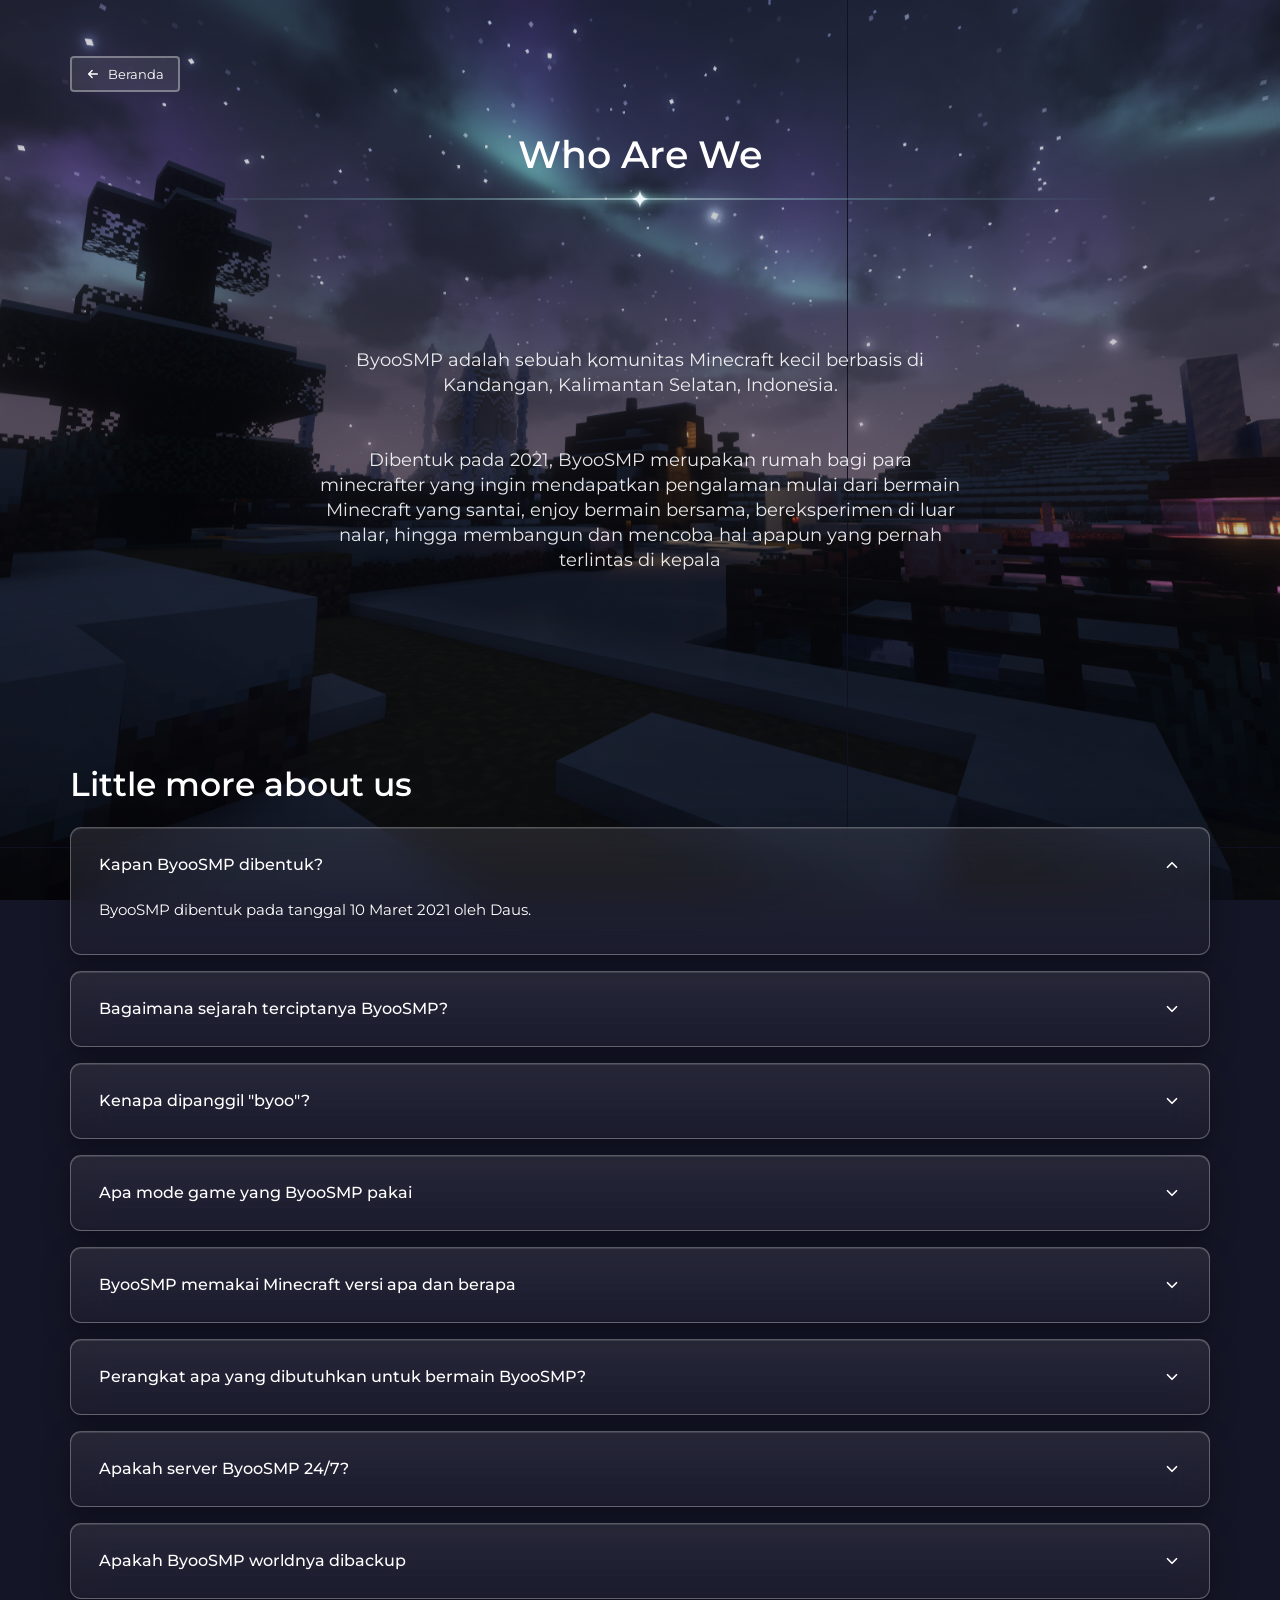
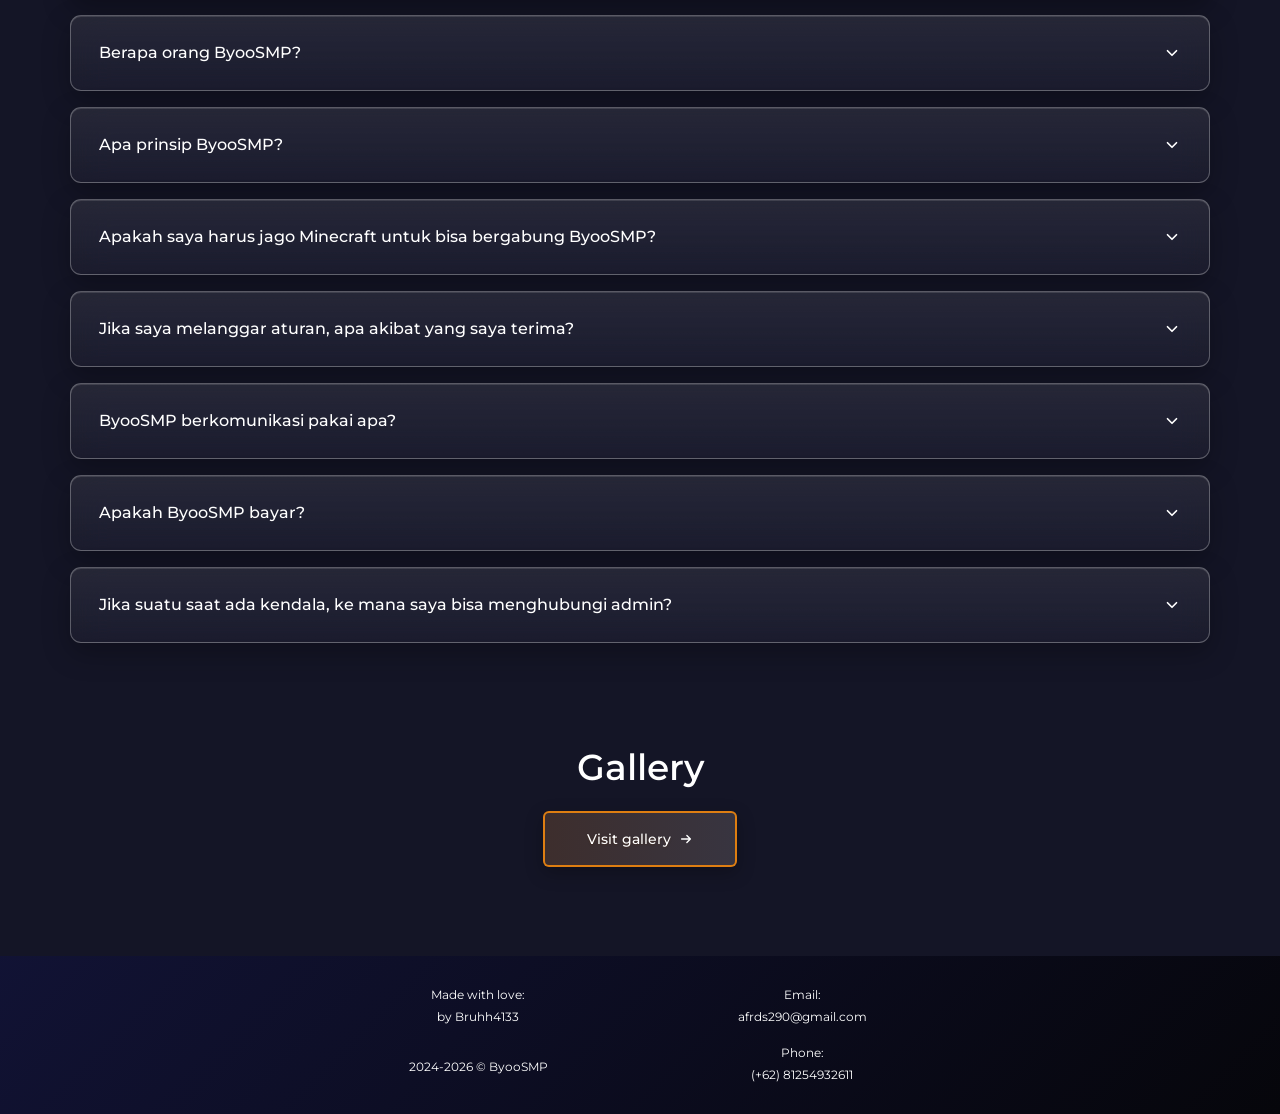
==== about-us.html @ 3cbac035 "Add About Us page." ====
<!DOCTYPE html>
<html lang="id">

<head>
    <meta charset="UTF-8">
    <meta name="viewport" content="width=device-width, initial-scale=1.0">
    <title>ByooSMP - About Us</title>

    <link rel="preconnect" href="https://fonts.googleapis.com">
    <link rel="preconnect" href="https://fonts.gstatic.com" crossorigin>
    <link
        href="https://fonts.googleapis.com/css2?family=Montserrat:ital,wght@0,100..900;1,100..900&family=Source+Sans+3:ital,wght@0,200..900;1,200..900&display=swap"
        rel="stylesheet">

    <link href="https://cdn.jsdelivr.net/npm/bootstrap@5.3.3/dist/css/bootstrap.min.css" rel="stylesheet"
        integrity="sha384-QWTKZyjpPEjISv5WaRU9OFeRpok6YctnYmDr5pNlyT2bRjXh0JMhjY6hW+ALEwIH" crossorigin="anonymous">
    <link rel="stylesheet" href="assets/css/umum.css">
    <link rel="stylesheet" href="assets/css/about-us.css">
</head>

<body>
    <div class="about-page">
        <main class="about-main">
            <!-- Tombol kembali -->
            <a href="index.html" class="tombol-kembali">
                <svg viewBox="0 0 16 16" fill="none" stroke="currentColor" stroke-width="1.6" stroke-linecap="round" stroke-linejoin="round" aria-hidden="true">
                    <path d="M13 8H3M7 4L3 8l4 4" />
                </svg>
                Beranda
            </a>

            <!-- Pengenalan -->
            <section class="pengenalan" aria-labelledby="pengenalan-judul">
                <h1 id="pengenalan-judul" class="pengenalan-judul">Who Are We</h1>
                <div class="divider-bintang" aria-hidden="true">
                    <svg class="divider-bintang-kilau" viewBox="0 0 24 24" focusable="false">
                        <path d="M12 0C12.7 7.6 16.4 11.3 24 12C16.4 12.7 12.7 16.4 12 24C11.3 16.4 7.6 12.7 0 12C7.6 11.3 11.3 7.6 12 0Z" />
                    </svg>
                </div>
                <p class="pengenalan-teks">
                    ByooSMP adalah sebuah komunitas Minecraft kecil berbasis di Kandangan, Kalimantan Selatan, Indonesia.
                    <br><br><br>Dibentuk pada 2021, ByooSMP merupakan rumah bagi para minecrafter yang ingin mendapatkan pengalaman mulai dari bermain Minecraft yang santai, enjoy bermain bersama, bereksperimen di luar nalar, hingga membangun dan mencoba hal apapun yang pernah terlintas di kepala
                </p>
            </section>

            <!-- Little more about us -->
            <section class="lebih-lanjut" aria-labelledby="lebih-lanjut-judul">
                <h2 id="lebih-lanjut-judul" class="lebih-lanjut-judul">Little more about us</h2>

                <div class="info-accordion">
                    <div class="info-item terbuka">
                        <h3 class="info-item-judul">
                            <button type="button" class="info-tombol" id="info-tombol-1" aria-expanded="true" aria-controls="info-panel-1">
                                <span>Kapan ByooSMP dibentuk?</span>
                                <svg class="info-chevron" viewBox="0 0 16 16" fill="none" stroke="currentColor" stroke-width="1.5" stroke-linecap="round" stroke-linejoin="round" aria-hidden="true">
                                    <path d="M4 6l4 4 4-4" />
                                </svg>
                            </button>
                        </h3>
                        <div class="info-panel" id="info-panel-1" role="region" aria-labelledby="info-tombol-1">
                            <div class="info-panel-isi">
                                <p>ByooSMP dibentuk pada tanggal 10 Maret 2021 oleh Daus.</p>
                            </div>
                        </div>
                    </div>

                    <div class="info-item">
                        <h3 class="info-item-judul">
                            <button type="button" class="info-tombol" id="info-tombol-2" aria-expanded="false" aria-controls="info-panel-2">
                                <span>Bagaimana sejarah terciptanya ByooSMP?</span>
                                <svg class="info-chevron" viewBox="0 0 16 16" fill="none" stroke="currentColor" stroke-width="1.5" stroke-linecap="round" stroke-linejoin="round" aria-hidden="true">
                                    <path d="M4 6l4 4 4-4" />
                                </svg>
                            </button>
                        </h3>
                        <div class="info-panel" id="info-panel-2" role="region" aria-labelledby="info-tombol-2">
                            <div class="info-panel-isi">
                                <p>Pada bulan Desember 2020, Daus mempunyai ide untuk mencoba permainan Minecraft dari bermain sendiri (single player) menjadi bermain bersama teman (multiplayer) dikarenakan merasa bosan. Pada saat mencari tahu dan melakukan pengetesan menjalankan server sendiri, Daus menemukan provider server gratis bernama Aternos. Dia pun mengajak temannya bernama Arya untuk bermain bersama di server tersebut.
                                    <br><br>Selang beberapa bulan pada Maret 2021, beberapa teman-teman Daus seperti Fathur, Nazhir, Rafa, dan lain-lain ingin ikut join. Dikarenakan bertambahnya pemain yang dalam jangka panjang akan mengakibatkan komunikasi dalam game menjadi kacau, dan dapat membuat hal-hal penting terlewat, mengenai hal tersebut maka Daus mempertimbangkan untuk membuat grup WhatsApp bernama ByooSMP sebagai sarana untuk menyampaikan informasi mengenai perihal game dan koordinasi di Minecraft.
                                    <br><br> Pada saat itulah ByooSMP berkembang menjadi sebuah komunitas kecil Minecraft di sebuah kota kecil bernama Kandangan. Seiring berjalannya waktu, ByooSMP bukan hanya sebagai grup WhatsApp lagi, melainkan sudah berupa sebuah identitas kebanggaan kami</p>
                            </div>
                        </div>
                    </div>

                    <div class="info-item">
                        <h3 class="info-item-judul">
                            <button type="button" class="info-tombol" id="info-tombol-3" aria-expanded="false" aria-controls="info-panel-3">
                                <span>Kenapa dipanggil "byoo"?</span>
                                <svg class="info-chevron" viewBox="0 0 16 16" fill="none" stroke="currentColor" stroke-width="1.5" stroke-linecap="round" stroke-linejoin="round" aria-hidden="true">
                                    <path d="M4 6l4 4 4-4" />
                                </svg>
                            </button>
                        </h3>
                        <div class="info-panel" id="info-panel-3" role="region" aria-labelledby="info-tombol-3">
                            <div class="info-panel-isi">
                                <p>Sepanjang tahun 2020, Daus dan Arya memiliki kebiasaan menyebut sapaan "bro" yang dipelesetkan menjadi "byo". Alasan pengucapan tersebut karena malas menyebut huruf "r". Pengucapan tersebut berawal dari iseng dan lucu-lucuan hingga menjadi kebiasaan, sehingga setiap bertemu sering mengatakan "byoo" baik di real-life maupun di dalam game.
                                    <br><br>Penggunaan kata byoo sangat sering digunakan oleh mereka, sehingga pada Maret 2021 terlintas sebuah ide untuk menamai komunitas Minecraft bernama ByooSMP, yang merupakan kepanjangan dari Byoo Survival Multi Player.</p>
                            </div>
                        </div>
                    </div>

                    <div class="info-item">
                        <h3 class="info-item-judul">
                            <button type="button" class="info-tombol" id="info-tombol-4" aria-expanded="false" aria-controls="info-panel-4">
                                <span>Apa mode game yang ByooSMP pakai</span>
                                <svg class="info-chevron" viewBox="0 0 16 16" fill="none" stroke="currentColor" stroke-width="1.5" stroke-linecap="round" stroke-linejoin="round" aria-hidden="true">
                                    <path d="M4 6l4 4 4-4" />
                                </svg>
                            </button>
                        </h3>
                        <div class="info-panel" id="info-panel-4" role="region" aria-labelledby="info-tombol-4">
                            <div class="info-panel-isi">
                                <p>ByooSMP terbagi menjadi dua buah server yakni ByooSurvival dan ByooCreative.
                                    <br><br>ByooSurvival adalah server utama dan berfokus pada mode survival, dan merupakan server yang paling sering dimainkan oleh kami. Sedangkan ByooCreative adalah server yang diperuntukkan khusus untuk bersantai, mencoba dan mengetes ide baru, hingga menghancurkan world dengan leluasa.</p>
                            </div>
                        </div>
                    </div>

                    <div class="info-item">
                        <h3 class="info-item-judul">
                            <button type="button" class="info-tombol" id="info-tombol-5" aria-expanded="false" aria-controls="info-panel-5">
                                <span>ByooSMP memakai Minecraft versi apa dan berapa</span>
                                <svg class="info-chevron" viewBox="0 0 16 16" fill="none" stroke="currentColor" stroke-width="1.5" stroke-linecap="round" stroke-linejoin="round" aria-hidden="true">
                                    <path d="M4 6l4 4 4-4" />
                                </svg>
                            </button>
                        </h3>
                        <div class="info-panel" id="info-panel-5" role="region" aria-labelledby="info-tombol-5">
                            <div class="info-panel-isi">
                                <p>Untuk sekarang versi Minecraft memakai Minecraft Bedrock original (tanpa mod) dengan versi terbaru. Setiap ada update besar, server akan diperbarui mengikuti update besar dari Minecraft. Namun, di masa mendatang ByooSMP berencana untuk menggabungkan Minecraft Java + Bedrock agar bisa dimainkan di perangkat mana saja, di mana saja dan kapan saja, dan bisa melakukan modding dengan sesuka hati.</p>
                            </div>
                        </div>
                    </div>

                    <div class="info-item">
                        <h3 class="info-item-judul">
                            <button type="button" class="info-tombol" id="info-tombol-6" aria-expanded="false" aria-controls="info-panel-6">
                                <span>Perangkat apa yang dibutuhkan untuk bermain ByooSMP?</span>
                                <svg class="info-chevron" viewBox="0 0 16 16" fill="none" stroke="currentColor" stroke-width="1.5" stroke-linecap="round" stroke-linejoin="round" aria-hidden="true">
                                    <path d="M4 6l4 4 4-4" />
                                </svg>
                            </button>
                        </h3>
                        <div class="info-panel" id="info-panel-6" role="region" aria-labelledby="info-tombol-6">
                            <div class="info-panel-isi">
                                <p>ByooSMP tidak mewajibkan perangkat dengan spesifikasi apapun selagi Anda bisa bermain, masuk ke server, dan enjoy di server kami.</p>
                            </div>
                        </div>
                    </div>

                    <div class="info-item">
                        <h3 class="info-item-judul">
                            <button type="button" class="info-tombol" id="info-tombol-7" aria-expanded="false" aria-controls="info-panel-7">
                                <span>Apakah server ByooSMP 24/7?</span>
                                <svg class="info-chevron" viewBox="0 0 16 16" fill="none" stroke="currentColor" stroke-width="1.5" stroke-linecap="round" stroke-linejoin="round" aria-hidden="true">
                                    <path d="M4 6l4 4 4-4" />
                                </svg>
                            </button>
                        </h3>
                        <div class="info-panel" id="info-panel-7" role="region" aria-labelledby="info-tombol-7">
                            <div class="info-panel-isi">
                                <p>Ya, server ByooSMP aktif 24 jam 7 hari.
                                    <br><br>Terkadang ada restart server untuk menyegarkan performa server, atau ada dilakukan perbaikan. Namun hal itu sangat jarang, dilakukan pada tengah malam dan biasanya dikabari di grup. Pada mulanya ByooSMP memakai server yang tidak memungkinkan untuk aktif selama 24 jam. Namun, ByooSMP sudah berpindah ke penyedia server khusus yang bisa menjalankan server selama 24 jam, sehingga pemain bebas untuk bermain kapan saja.</p>
                            </div>
                        </div>
                    </div>

                    <div class="info-item">
                        <h3 class="info-item-judul">
                            <button type="button" class="info-tombol" id="info-tombol-8" aria-expanded="false" aria-controls="info-panel-8">
                                <span>Apakah ByooSMP worldnya dibackup</span>
                                <svg class="info-chevron" viewBox="0 0 16 16" fill="none" stroke="currentColor" stroke-width="1.5" stroke-linecap="round" stroke-linejoin="round" aria-hidden="true">
                                    <path d="M4 6l4 4 4-4" />
                                </svg>
                            </button>
                        </h3>
                        <div class="info-panel" id="info-panel-8" role="region" aria-labelledby="info-tombol-8">
                            <div class="info-panel-isi">
                                <p>Ya. World selalu dibackup sebulan sekali sehingga jika terjadi apa-apa, progres dan world yang sudah dibangun selama ini tidak akan hilang.</p>
                            </div>
                        </div>
                    </div>

                    <div class="info-item">
                        <h3 class="info-item-judul">
                            <button type="button" class="info-tombol" id="info-tombol-9" aria-expanded="false" aria-controls="info-panel-9">
                                <span>Berapa orang ByooSMP?</span>
                                <svg class="info-chevron" viewBox="0 0 16 16" fill="none" stroke="currentColor" stroke-width="1.5" stroke-linecap="round" stroke-linejoin="round" aria-hidden="true">
                                    <path d="M4 6l4 4 4-4" />
                                </svg>
                            </button>
                        </h3>
                        <div class="info-panel" id="info-panel-9" role="region" aria-labelledby="info-tombol-9">
                            <div class="info-panel-isi">
                                <p>Pada awalnya ByooSMP hanya terdiri dari 2 orang. Namun sekarang berjumlah 11 orang, dan akan mengalami peningkatan ke depannya karena yang berminat untuk bermain bisa bergabung.</p>
                            </div>
                        </div>
                    </div>

                    <div class="info-item">
                        <h3 class="info-item-judul">
                            <button type="button" class="info-tombol" id="info-tombol-10" aria-expanded="false" aria-controls="info-panel-10">
                                <span>Apa prinsip ByooSMP?</span>
                                <svg class="info-chevron" viewBox="0 0 16 16" fill="none" stroke="currentColor" stroke-width="1.5" stroke-linecap="round" stroke-linejoin="round" aria-hidden="true">
                                    <path d="M4 6l4 4 4-4" />
                                </svg>
                            </button>
                        </h3>
                        <div class="info-panel" id="info-panel-10" role="region" aria-labelledby="info-tombol-10">
                            <div class="info-panel-isi">
                                <p>ByooSMP memiliki prinsip yang di mana setiap pemain bebas melakukan apapun yang dia suka, asalkan tidak merugikan pemain lain dan tidak menghancurkan server.
                                    <br><br>Aturan yang dianut ByooSMP tergolong ringan, fleksibel, dan tidak kaku sehingga ByooSMP berfokus pada gaya permainan yang sangat santai dan tidak memaksa. ByooSMP tidak mewajibkan dan bahkan tidak menyarankan untuk melakukan grinding, dan sebaiknya game dinikmati dengan slow dan santai.
                                    <br><br>Entah itu membangun, mengeksplor, balapan kuda liar, membuat musik, dan lain-lain, itu semua bebas terserah pada pemain. Tidak ada peringkat, tidak ada pemisah, dan tidak ada yang terbaik di dalam server, karena setiap orang memiliki peran dan kelebihannya sendiri sehingga setiap individu secara tidak langsung ikut turut berkontribusi terhadap dunia dan sejarah ByooSMP.</p>
                            </div>
                        </div>
                    </div>

                    <div class="info-item">
                        <h3 class="info-item-judul">
                            <button type="button" class="info-tombol" id="info-tombol-11" aria-expanded="false" aria-controls="info-panel-11">
                                <span>Apakah saya harus jago Minecraft untuk bisa bergabung ByooSMP?</span>
                                <svg class="info-chevron" viewBox="0 0 16 16" fill="none" stroke="currentColor" stroke-width="1.5" stroke-linecap="round" stroke-linejoin="round" aria-hidden="true">
                                    <path d="M4 6l4 4 4-4" />
                                </svg>
                            </button>
                        </h3>
                        <div class="info-panel" id="info-panel-11" role="region" aria-labelledby="info-tombol-11">
                            <div class="info-panel-isi">
                                <p>Anda tidak harus jago Minecraft dikarenakan ByooSMP bersifat santai dan bebas. Mau Anda baru memulai bermain atau sudah pernah bermain belasan tahun, ByooSMP terbuka untuk minecrafter siapa saja.</p>
                            </div>
                        </div>
                    </div>

                    <div class="info-item">
                        <h3 class="info-item-judul">
                            <button type="button" class="info-tombol" id="info-tombol-12" aria-expanded="false" aria-controls="info-panel-12">
                                <span>Jika saya melanggar aturan, apa akibat yang saya terima?</span>
                                <svg class="info-chevron" viewBox="0 0 16 16" fill="none" stroke="currentColor" stroke-width="1.5" stroke-linecap="round" stroke-linejoin="round" aria-hidden="true">
                                    <path d="M4 6l4 4 4-4" />
                                </svg>
                            </button>
                        </h3>
                        <div class="info-panel" id="info-panel-12" role="region" aria-labelledby="info-tombol-12">
                            <div class="info-panel-isi">
                                <p>ByooSMP memiliki peraturan ringan dan fleksibel, salah satunya seperti mengutamakan kebebasan pemain, menghormati pemain lain, dan menjaga agar server tetap lancar.
                                    <br><br>Berkata kasar diperbolehkan dengan syarat sewajarnya, tidak terlalu berlebihan, dan yang Anda katai merupakan orang dekat Anda.
                                    <br><br>Jika Anda tidak menghormati pemain lain seperti membakar rumah/bangunan pemain lain dengan sengaja, membunuh hewan peliharaan pemain lain, melakukan hal curang seperti penggunaan x-ray, atau mengacak-acak server, maka akan mendapatkan teguran dari admin. Jika melakukan hal yang sama berulang kali, atau didapatkan berpotensi merusak / menghancurkan server, maka pemain akan langsung kena ban permanen.</p>
                            </div>
                        </div>
                    </div>

                    <div class="info-item">
                        <h3 class="info-item-judul">
                            <button type="button" class="info-tombol" id="info-tombol-13" aria-expanded="false" aria-controls="info-panel-13">
                                <span>ByooSMP berkomunikasi pakai apa?</span>
                                <svg class="info-chevron" viewBox="0 0 16 16" fill="none" stroke="currentColor" stroke-width="1.5" stroke-linecap="round" stroke-linejoin="round" aria-hidden="true">
                                    <path d="M4 6l4 4 4-4" />
                                </svg>
                            </button>
                        </h3>
                        <div class="info-panel" id="info-panel-13" role="region" aria-labelledby="info-tombol-13">
                            <div class="info-panel-isi">
                                <p>Untuk seputaran info dan koordinasi lewat grup WhatsApp. Untuk percakapan selama di dalam game bisa melalui in-game chat, atau lewat Discord.</p>
                            </div>
                        </div>
                    </div>

                    <div class="info-item">
                        <h3 class="info-item-judul">
                            <button type="button" class="info-tombol" id="info-tombol-14" aria-expanded="false" aria-controls="info-panel-14">
                                <span>Apakah ByooSMP bayar?</span>
                                <svg class="info-chevron" viewBox="0 0 16 16" fill="none" stroke="currentColor" stroke-width="1.5" stroke-linecap="round" stroke-linejoin="round" aria-hidden="true">
                                    <path d="M4 6l4 4 4-4" />
                                </svg>
                            </button>
                        </h3>
                        <div class="info-panel" id="info-panel-14" role="region" aria-labelledby="info-tombol-14">
                            <div class="info-panel-isi">
                                <p>Dari awal membuat ini saya tidak ada niatan untuk memonetisasi (mendapatkan keuntungan) dari komunitas dan server ByooSMP. Komunitas ini dibuat murni karena hobi dan keinginan saya untuk bermain bersama. Namun, jika ingin menyumbang dengan sukarela sebagai terima kasih, sangat dipersilakan dengan menghubungi Daus lewat kontak yang tertera.</p>
                            </div>
                        </div>
                    </div>

                    <div class="info-item">
                        <h3 class="info-item-judul">
                            <button type="button" class="info-tombol" id="info-tombol-15" aria-expanded="false" aria-controls="info-panel-15">
                                <span>Jika suatu saat ada kendala, ke mana saya bisa menghubungi admin?</span>
                                <svg class="info-chevron" viewBox="0 0 16 16" fill="none" stroke="currentColor" stroke-width="1.5" stroke-linecap="round" stroke-linejoin="round" aria-hidden="true">
                                    <path d="M4 6l4 4 4-4" />
                                </svg>
                            </button>
                        </h3>
                        <div class="info-panel" id="info-panel-15" role="region" aria-labelledby="info-tombol-15">
                            <div class="info-panel-isi">
                                <p>Anda bisa menghubungi admin lewat kontak yang tertera di paling bawah halaman website ini.</p>
                            </div>
                        </div>
                    </div>
                </div>
            </section>

            <!-- Gallery -->
            <section class="gallery" aria-labelledby="gallery-judul">
                <h2 id="gallery-judul" class="gallery-judul">Gallery</h2>
                <!-- TODO: ganti tombol nonaktif ini menjadi <a href="gallery.html" class="tombol-gallery"> setelah halaman gallery.html dibuat -->
                <button type="button" class="tombol-gallery" disabled>
                    Visit gallery
                    <svg viewBox="0 0 16 16" fill="none" stroke="currentColor" stroke-width="1.6" stroke-linecap="round" stroke-linejoin="round" aria-hidden="true">
                        <path d="M3 8h10M9 4l4 4-4 4" />
                    </svg>
                </button>
            </section>
        </main>

        <!-- Footer -->
        <footer id="footer" class="footer footer-transparan">
            <div class="footer-isi">
                <div class="footer-kelompok">
                    <p class="footer-signature">Made with love:<br>by Bruhh4133</p>
                    <p class="footer-copyright">2024-<span id="year"></span>&nbsp;© ByooSMP</p>
                </div>
                <div class="footer-kelompok">
                    <p class="footer-email">Email:<br>afrds290@gmail.com</p>
                    <p class="footer-phone">Phone:<br><a href="https://api.whatsapp.com/send/?phone=6281254932611&text&type=phone_number&app_absent=0" target="_blank" rel="noopener">(+62) 81254932611</a></p>
                </div>
            </div>
        </footer>
    </div>

    <!--Script JS -->
    <script src="assets/js/umum.js"></script>
    <script src="assets/js/about-us.js"></script>
</body>

</html>
---- assets/css/umum.css ----
/* Aturan bersama: Beranda dan About Us */
* {
    font-family: Montserrat;
    scroll-behavior: smooth;
    padding: 0;
    margin: 0;
}



/* Footer */
.footer {
    background: linear-gradient(135deg, rgb(16, 18, 59), rgb(0, 0, 0));
    color: white;
    padding: 28px 24px;
    text-align: center;
}

/* Versi About Us: gradasi sama, sedikit transparan (tanpa blur/kaca) */
.footer.footer-transparan {
    background: linear-gradient(135deg, rgba(16, 18, 59, 0.7), rgba(0, 0, 0, 0.7));
}

.footer-isi {
    display: grid;
    grid-template-columns: repeat(2, minmax(0, 260px));
    justify-content: center;
    column-gap: 64px;
    row-gap: 20px;
}

.footer-kelompok {
    display: flex;
    flex-direction: column;
    gap: 14px;
}

.footer-signature, .footer-copyright, .footer-email, .footer-phone {
    margin: 0;
    font-size: 12px;
    line-height: 22px;
    overflow-wrap: anywhere;
}

.footer-copyright {
    margin-top: 14px;
}

.footer a {
    text-decoration: none;
    color: white;
}

.footer a:hover {
    color: rgba(255, 143, 15, 0.961);
    text-decoration: underline;
    transition: color 0.4s ease-in-out, text-decoration 0.4s ease-in;
}

.footer a:focus-visible {
    outline: 2px solid rgba(255, 143, 15, 0.961);
    outline-offset: 3px;
    border-radius: 2px;
}

/* Mobile: satu kolom, semua informasi rata kiri pada garis yang sama, lebih ringkas */
@media (max-width: 576px) {
    .footer {
        padding: 24px 20px;
        text-align: left;
    }

    .footer-isi {
        grid-template-columns: minmax(0, 1fr);
        justify-content: start;
        justify-items: start;
        row-gap: 10px;
    }

    .footer-kelompok {
        align-items: flex-start;
        gap: 10px;
    }

    .footer-signature, .footer-copyright, .footer-email, .footer-phone {
        font-size: 10px;
        line-height: 18px;
        text-align: left;
    }

    .footer-copyright {
        margin-top: 0;
    }
}
---- assets/css/about-us.css ----
/* Halaman About Us (about-us.html) */

.about-page {
    position: relative;
    display: flex;
    flex-direction: column;
    min-height: 100vh;
    color: white;
    background-color: #141526; /* fallback jika wallpaper gagal dimuat */
    overflow-x: hidden;
}

/* Wallpaper mengikuti ukuran layar (bukan tinggi dokumen); konten bergulir di depannya.
   Tinggi 100lvh agar skala tidak berubah saat bilah browser mobile muncul/hilang. */
.about-page::before,
.about-page::after {
    content: "";
    position: fixed;
    top: 0;
    left: 0;
    width: 100%;
    height: 100vh;
    height: 100lvh;
    z-index: 0;
    pointer-events: none;
}

.about-page::before {
    background-image: url("../../gambar/about-us-wallpaper.png");
    background-size: cover;
    background-position: center center;
    background-repeat: no-repeat;
}

/* Satu overlay gelap tipis untuk keterbacaan */
.about-page::after {
    background: linear-gradient(rgba(6, 8, 22, 0.18), rgba(6, 8, 22, 0.32));
}

/* Konten dan footer di atas layer wallpaper */
.about-main,
.about-page > .footer {
    position: relative;
    z-index: 1;
}

.about-main {
    flex: 1;
    width: 100%;
    max-width: 1188px;
    margin: 0 auto;
    padding: 56px 24px clamp(64px, 7vw, 96px);
}



/* Tombol kembali */
.tombol-kembali {
    display: inline-flex;
    align-items: center;
    gap: 8px;
    padding: 7px 14px;
    font-size: 13px;
    line-height: 18px;
    color: white;
    text-decoration: none;
    background: rgba(255, 255, 255, 0.08);
    border: 2px solid rgba(255, 255, 255, 0.35);
    border-radius: 4px;
    transition: background-color 0.3s ease, border-color 0.3s ease;
}

.tombol-kembali:hover {
    color: white;
    background: rgba(255, 255, 255, 0.16);
    border-color: rgba(255, 255, 255, 0.6);
}

.tombol-kembali:focus-visible,
.info-tombol:focus-visible,
.tombol-gallery:focus-visible {
    outline: 2px solid #ffc36b;
    outline-offset: 3px;
}

.tombol-kembali svg {
    width: 14px;
    height: 14px;
}



/* Pengenalan */
.pengenalan {
    text-align: center;
}

.pengenalan-judul {
    margin: clamp(28px, 4vw, 40px) 0 0;
    font-size: clamp(28px, 3vw, 38px);
    font-weight: 550;
}

/* Divider sinar bintang di bawah judul (dekoratif, statis) */
.divider-bintang {
    --divider-panjang: min(100%, 960px);
    --divider-warna-inti: rgba(240, 248, 255, 0.95);   /* putih keperakan */
    --divider-warna-aurora: rgba(150, 236, 228, 0.55); /* cyan lembut aurora */
    --divider-glow: 0.6;                               /* intensitas halo 0-1 */
    --divider-kilau: 18px;                             /* ukuran bintang pusat */

    position: relative;
    width: var(--divider-panjang);
    height: var(--divider-kilau);
    margin: 12px auto 0;
    pointer-events: none;
}

/* garis tipis, ujung memudar, tengah lebih terang */
.divider-bintang::before {
    content: "";
    position: absolute;
    top: 50%;
    left: 0;
    right: 0;
    height: 1px;
    transform: translateY(-50%);
    background: linear-gradient(90deg,
        transparent 0%,
        var(--divider-warna-aurora) 30%,
        var(--divider-warna-inti) 50%,
        var(--divider-warna-aurora) 70%,
        transparent 100%);
}

/* halo lembut di pusat + dua titik kilau kecil */
.divider-bintang::after {
    content: "";
    position: absolute;
    top: 50%;
    left: 50%;
    width: min(260px, 70%);
    height: calc(var(--divider-kilau) * 1.6);
    transform: translate(-50%, -50%);
    opacity: var(--divider-glow);
    background:
        radial-gradient(circle at calc(50% - 34px) 50%, var(--divider-warna-inti) 0 1px, transparent 1.6px),
        radial-gradient(circle at calc(50% + 46px) 50%, var(--divider-warna-aurora) 0 1px, transparent 1.6px),
        radial-gradient(ellipse at center, var(--divider-warna-aurora) 0%, rgba(150, 236, 228, 0.12) 35%, transparent 70%);
}

.divider-bintang-kilau {
    position: absolute;
    top: 50%;
    left: 50%;
    z-index: 1;
    width: var(--divider-kilau);
    height: var(--divider-kilau);
    transform: translate(-50%, -50%);
    fill: var(--divider-warna-inti);
    filter:
        drop-shadow(0 0 2px var(--divider-warna-inti))
        drop-shadow(0 0 6px var(--divider-warna-aurora));
}

.pengenalan-teks {
    max-width: 640px;
    margin: clamp(64px, 11vw, 168px) auto 0;
    font-size: 18px;
    line-height: 25px;
    color: rgba(255, 255, 255, 0.9);
}



/* Little more about us */
.lebih-lanjut {
    margin-top: clamp(96px, 15vw, 230px);
}

.lebih-lanjut-judul {
    margin: 0 0 22px;
    font-size: clamp(26px, 2.6vw, 36px);
    font-weight: 550;
}

.info-accordion {
    display: flex;
    flex-direction: column;
    gap: 16px;
}

/* Liquid glass: blur hanya pada latar di belakang panel */
.info-item {
    background-image: linear-gradient(rgba(255, 255, 255, 0.09), rgba(255, 255, 255, 0.04));
    background-color: rgba(14, 16, 30, 0.36);
    border: 1px solid rgba(255, 255, 255, 0.28);
    border-radius: 11px;
    box-shadow:
        0 0 0 1px transparent,
        0 10px 28px rgba(0, 0, 0, 0.28),
        inset 0 1px 0 rgba(255, 255, 255, 0.12);
    -webkit-backdrop-filter: blur(20px) saturate(140%);
    backdrop-filter: blur(20px) saturate(140%);
    transition: background-color 0.5s ease, border-color 0.5s ease, box-shadow 0.5s ease;
}

/* Hover mencakup satu panel utuh (judul + isi saat terbuka).
   Border 2px = border 1px + cincin box-shadow 1px, jadi ukuran panel tidak berubah. */
.info-item:hover {
    background-color: rgba(38, 31, 98, 0.49); /* tint ungu 20% di atas kaca gelap */
    border-color: rgba(73, 52, 195, 1);
    box-shadow:
        0 0 0 1px rgba(73, 52, 195, 1),
        0 10px 28px rgba(0, 0, 0, 0.28),
        inset 0 1px 0 rgba(255, 255, 255, 0.12);
}

@supports not ((backdrop-filter: blur(1px)) or (-webkit-backdrop-filter: blur(1px))) {
    .info-item {
        background: rgba(18, 20, 36, 0.82);
    }
}

.info-item-judul {
    margin: 0;
    font-size: inherit;
}

.info-tombol {
    display: flex;
    align-items: center;
    justify-content: space-between;
    gap: 16px;
    width: 100%;
    padding: 26px 28px;
    font-size: 16px;
    line-height: 22px;
    font-weight: 500;
    color: white;
    text-align: left;
    background: none;
    border: 0;
    border-radius: 11px;
    cursor: pointer;
    transition: padding-bottom 0.3s ease;
}

.info-item.terbuka .info-tombol {
    padding-bottom: 16px;
}

.info-chevron {
    flex-shrink: 0;
    width: 18px;
    height: 18px;
    transition: transform 0.3s ease;
}

.info-tombol[aria-expanded="true"] .info-chevron {
    transform: rotate(180deg);
}

.info-panel {
    display: grid;
    grid-template-rows: 0fr;
    visibility: hidden;
    transition: grid-template-rows 0.3s ease, visibility 0.3s;
}

.info-item.terbuka .info-panel {
    grid-template-rows: 1fr;
    visibility: visible;
}

.info-panel-isi {
    min-height: 0;
    overflow: hidden;
}

.info-panel-isi p {
    margin: 0;
    padding: 0 28px 26px;
    font-size: 15px;
    line-height: 36px;
    color: white;
}



/* Gallery */
.gallery {
    margin-top: clamp(72px, 8vw, 120px);
    text-align: center;
}

.gallery-judul {
    margin: 0 0 22px;
    font-size: clamp(28px, 2.8vw, 38px);
    font-weight: 550;
}

.tombol-gallery {
    display: inline-flex;
    align-items: center;
    gap: 8px;
    padding: 15px 42px;
    font-size: 14px;
    line-height: 22px;
    font-weight: 500;
    color: white;
    text-shadow: 0 1px 2px rgba(80, 36, 0, 0.35);
    background-color: transparent;
    background-image: linear-gradient(90deg, rgba(226, 150, 74, 0.2), rgba(199, 183, 171, 0.2));
    border: 2px solid rgba(233, 132, 16, 0.944);
    border-radius: 6px;
    box-shadow: 0 6px 18px rgba(0, 0, 0, 0.25);
    transition: background-color 0.22s ease, border-color 0.22s ease, color 0.22s ease,
        text-shadow 0.22s ease, box-shadow 0.22s ease;
}

/* Placeholder nonaktif: tetap jelas, bukan pudar */
.tombol-gallery:disabled {
    opacity: 1;
    cursor: default;
}

/* Hover hanya untuk pointer (mouse/trackpad) agar tidak tersangkut setelah sentuhan.
   Hanya fill, warna border, warna teks, dan bayangan yang berubah; ukuran tetap. */
@media (hover: hover) and (pointer: fine) {
    .tombol-gallery:hover {
        background-color: rgba(245, 160, 58, 0.95);
        border-color: rgba(255, 184, 92, 1);
        color: #3a1c04;
        text-shadow: none;
        box-shadow: 0 6px 18px rgba(0, 0, 0, 0.25), 0 0 18px rgba(255, 150, 40, 0.45);
    }
}

.tombol-gallery:not(:disabled):focus-visible {
    background-color: rgba(245, 160, 58, 0.95);
    border-color: rgba(255, 184, 92, 1);
    color: #3a1c04;
    text-shadow: none;
}

.tombol-gallery svg {
    width: 14px;
    height: 14px;
}



/* Mobile */
@media (max-width: 576px) {
    .about-main {
        padding: 32px 40px 64px;
    }

    .pengenalan-teks {
        font-size: 15px;
        line-height: 24px;
    }

    .info-tombol {
        padding: 20px 20px;
        font-size: 15px;
    }

    .info-item.terbuka .info-tombol {
        padding-bottom: 12px;
    }

    .info-panel-isi p {
        padding: 0 20px 20px;
        font-size: 14px;
        line-height: 21px;
    }
}

@media (prefers-reduced-motion: reduce) {
    .tombol-kembali,
    .info-item,
    .info-tombol,
    .info-chevron,
    .info-panel,
    .tombol-gallery {
        transition: none;
    }
}
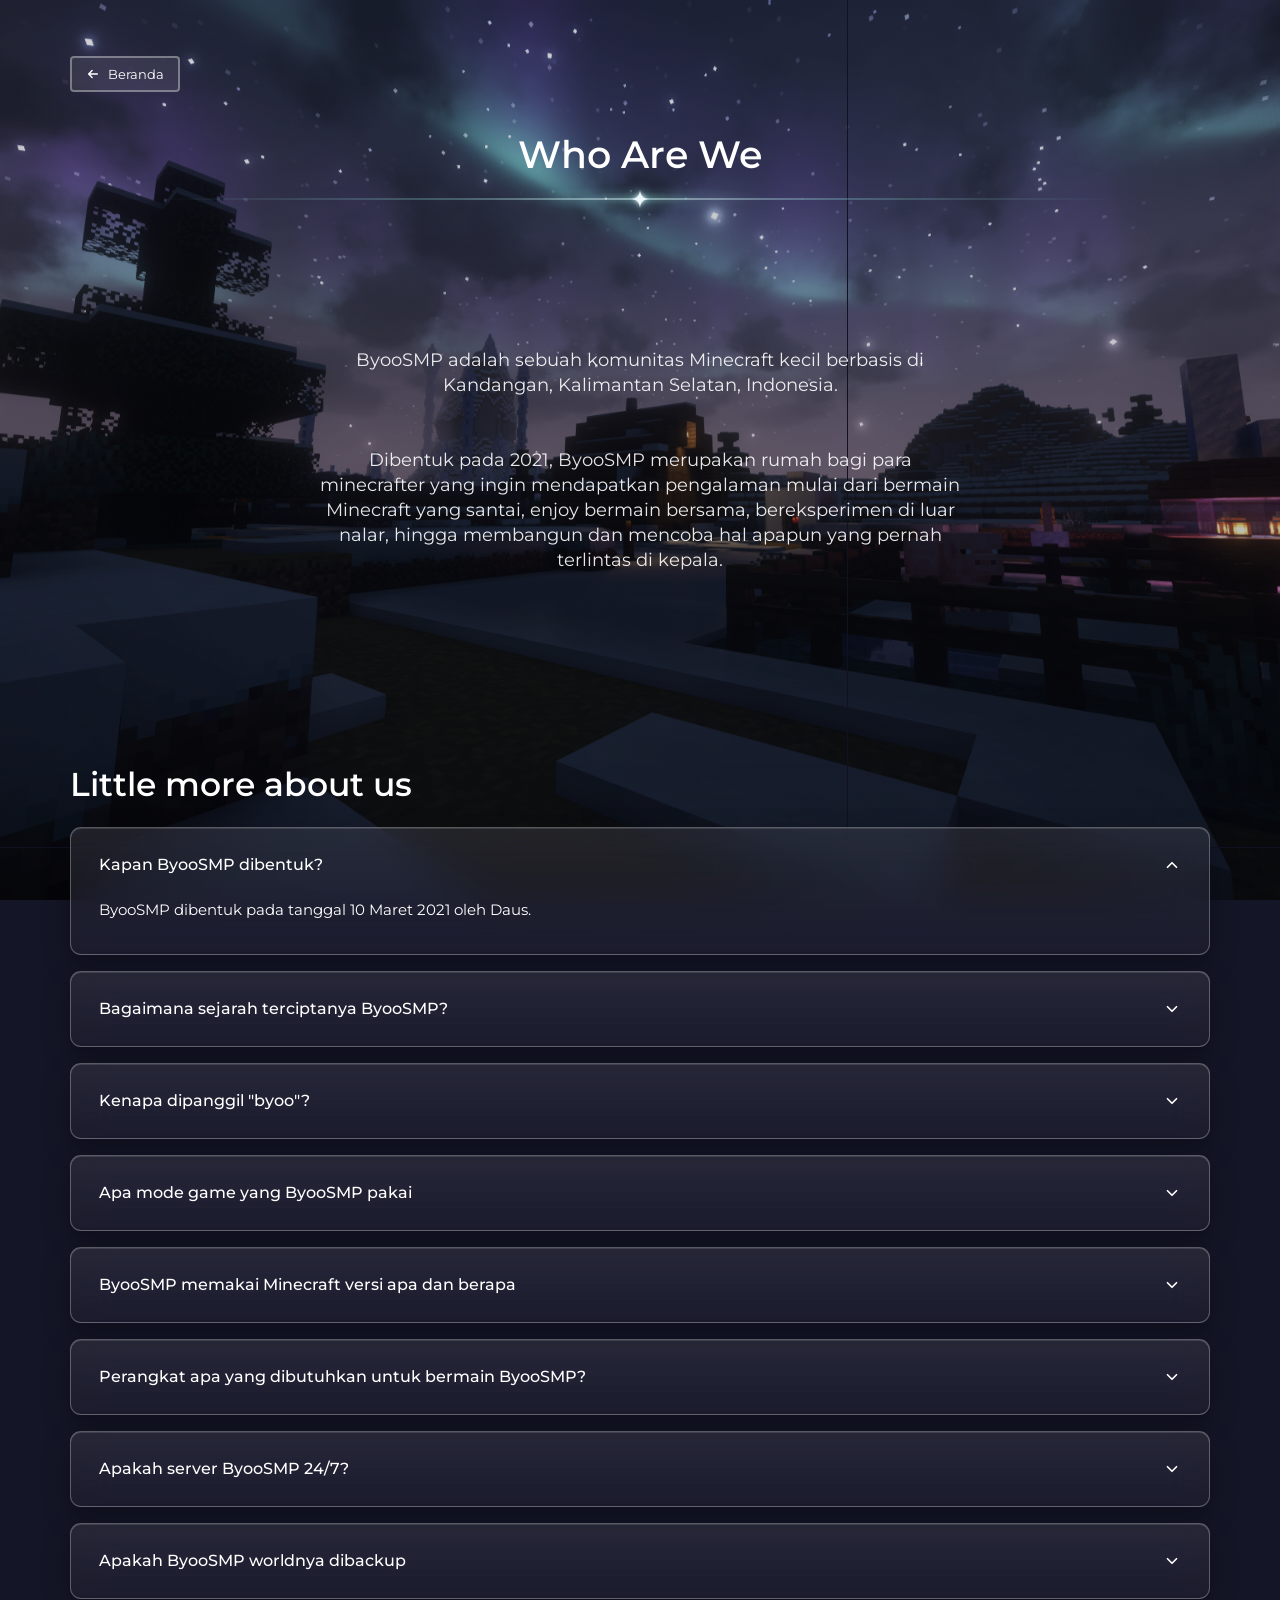
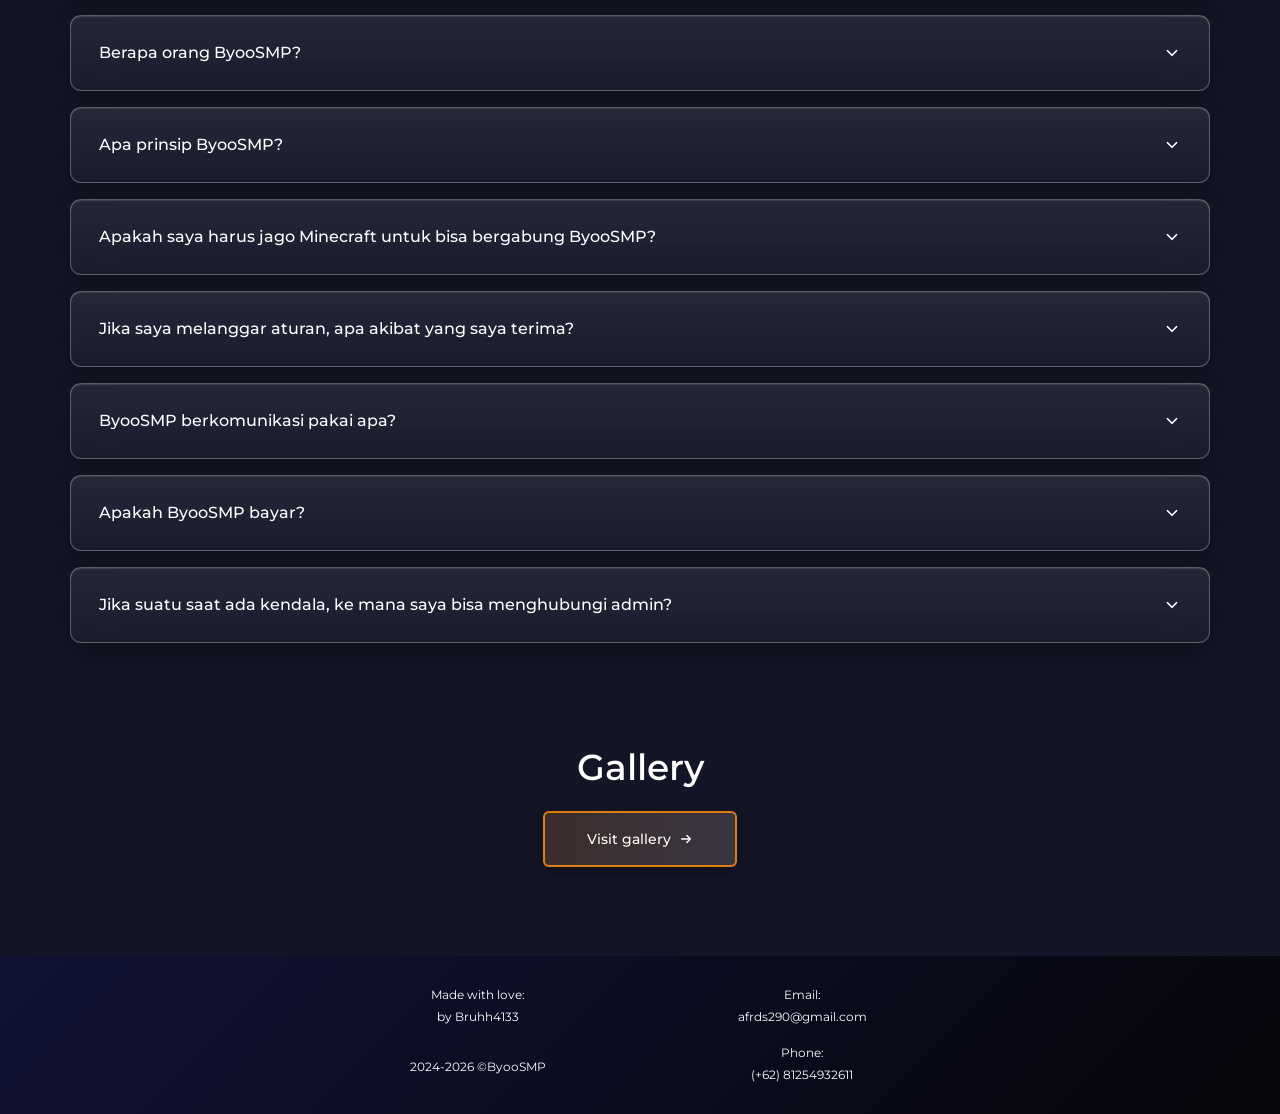
==== commit c5bc2511: "Fix lag when scrolling accordion in Abous Us" ====
--- a/about-us.html
+++ b/about-us.html
@@ -39,7 +39,7 @@
                 </div>
                 <p class="pengenalan-teks">
                     ByooSMP adalah sebuah komunitas Minecraft kecil berbasis di Kandangan, Kalimantan Selatan, Indonesia.
-                    <br><br><br>Dibentuk pada 2021, ByooSMP merupakan rumah bagi para minecrafter yang ingin mendapatkan pengalaman mulai dari bermain Minecraft yang santai, enjoy bermain bersama, bereksperimen di luar nalar, hingga membangun dan mencoba hal apapun yang pernah terlintas di kepala
+                    <br><br><br>Dibentuk pada 2021, ByooSMP merupakan rumah bagi para minecrafter yang ingin mendapatkan pengalaman mulai dari bermain Minecraft yang santai, enjoy bermain bersama, bereksperimen di luar nalar, hingga membangun dan mencoba hal apapun yang pernah terlintas di kepala.
                 </p>
             </section>
 
@@ -317,7 +317,7 @@
             <div class="footer-isi">
                 <div class="footer-kelompok">
                     <p class="footer-signature">Made with love:<br>by Bruhh4133</p>
-                    <p class="footer-copyright">2024-<span id="year"></span>&nbsp;© ByooSMP</p>
+                    <p class="footer-copyright">2024-<span id="year"></span>&nbsp;©ByooSMP</p>
                 </div>
                 <div class="footer-kelompok">
                     <p class="footer-email">Email:<br>afrds290@gmail.com</p>
--- a/assets/css/about-us.css
+++ b/assets/css/about-us.css
@@ -205,15 +205,18 @@
     transition: background-color 0.5s ease, border-color 0.5s ease, box-shadow 0.5s ease;
 }
 
-/* Hover mencakup satu panel utuh (judul + isi saat terbuka).
+/* Hover mencakup satu panel utuh (judul + isi saat terbuka), hanya untuk mouse/trackpad
+   agar tidak tertinggal setelah tap di layar sentuh.
    Border 2px = border 1px + cincin box-shadow 1px, jadi ukuran panel tidak berubah. */
-.info-item:hover {
-    background-color: rgba(38, 31, 98, 0.49); /* tint ungu 20% di atas kaca gelap */
-    border-color: rgba(73, 52, 195, 1);
-    box-shadow:
-        0 0 0 1px rgba(73, 52, 195, 1),
-        0 10px 28px rgba(0, 0, 0, 0.28),
-        inset 0 1px 0 rgba(255, 255, 255, 0.12);
+@media (hover: hover) and (pointer: fine) {
+    .info-item:hover {
+        background-color: rgba(38, 31, 98, 0.49); /* tint ungu 20% di atas kaca gelap */
+        border-color: rgba(73, 52, 195, 1);
+        box-shadow:
+            0 0 0 1px rgba(73, 52, 195, 1),
+            0 10px 28px rgba(0, 0, 0, 0.28),
+            inset 0 1px 0 rgba(255, 255, 255, 0.12);
+    }
 }
 
 @supports not ((backdrop-filter: blur(1px)) or (-webkit-backdrop-filter: blur(1px))) {
@@ -362,6 +365,15 @@
         line-height: 24px;
     }
 
+    /* Kaca lebih ringan di HP: wallpaper fixed membuat blur dihitung ulang tiap frame
+       saat scroll untuk setiap panel yang terlihat. Blur kecil tanpa saturate +
+       satu highlight tipis mengurangi beban GPU; warna, border, dan radius tetap. */
+    .info-item {
+        -webkit-backdrop-filter: blur(6px);
+        backdrop-filter: blur(6px);
+        box-shadow: inset 0 1px 0 rgba(255, 255, 255, 0.12);
+    }
+
     .info-tombol {
         padding: 20px 20px;
         font-size: 15px;
